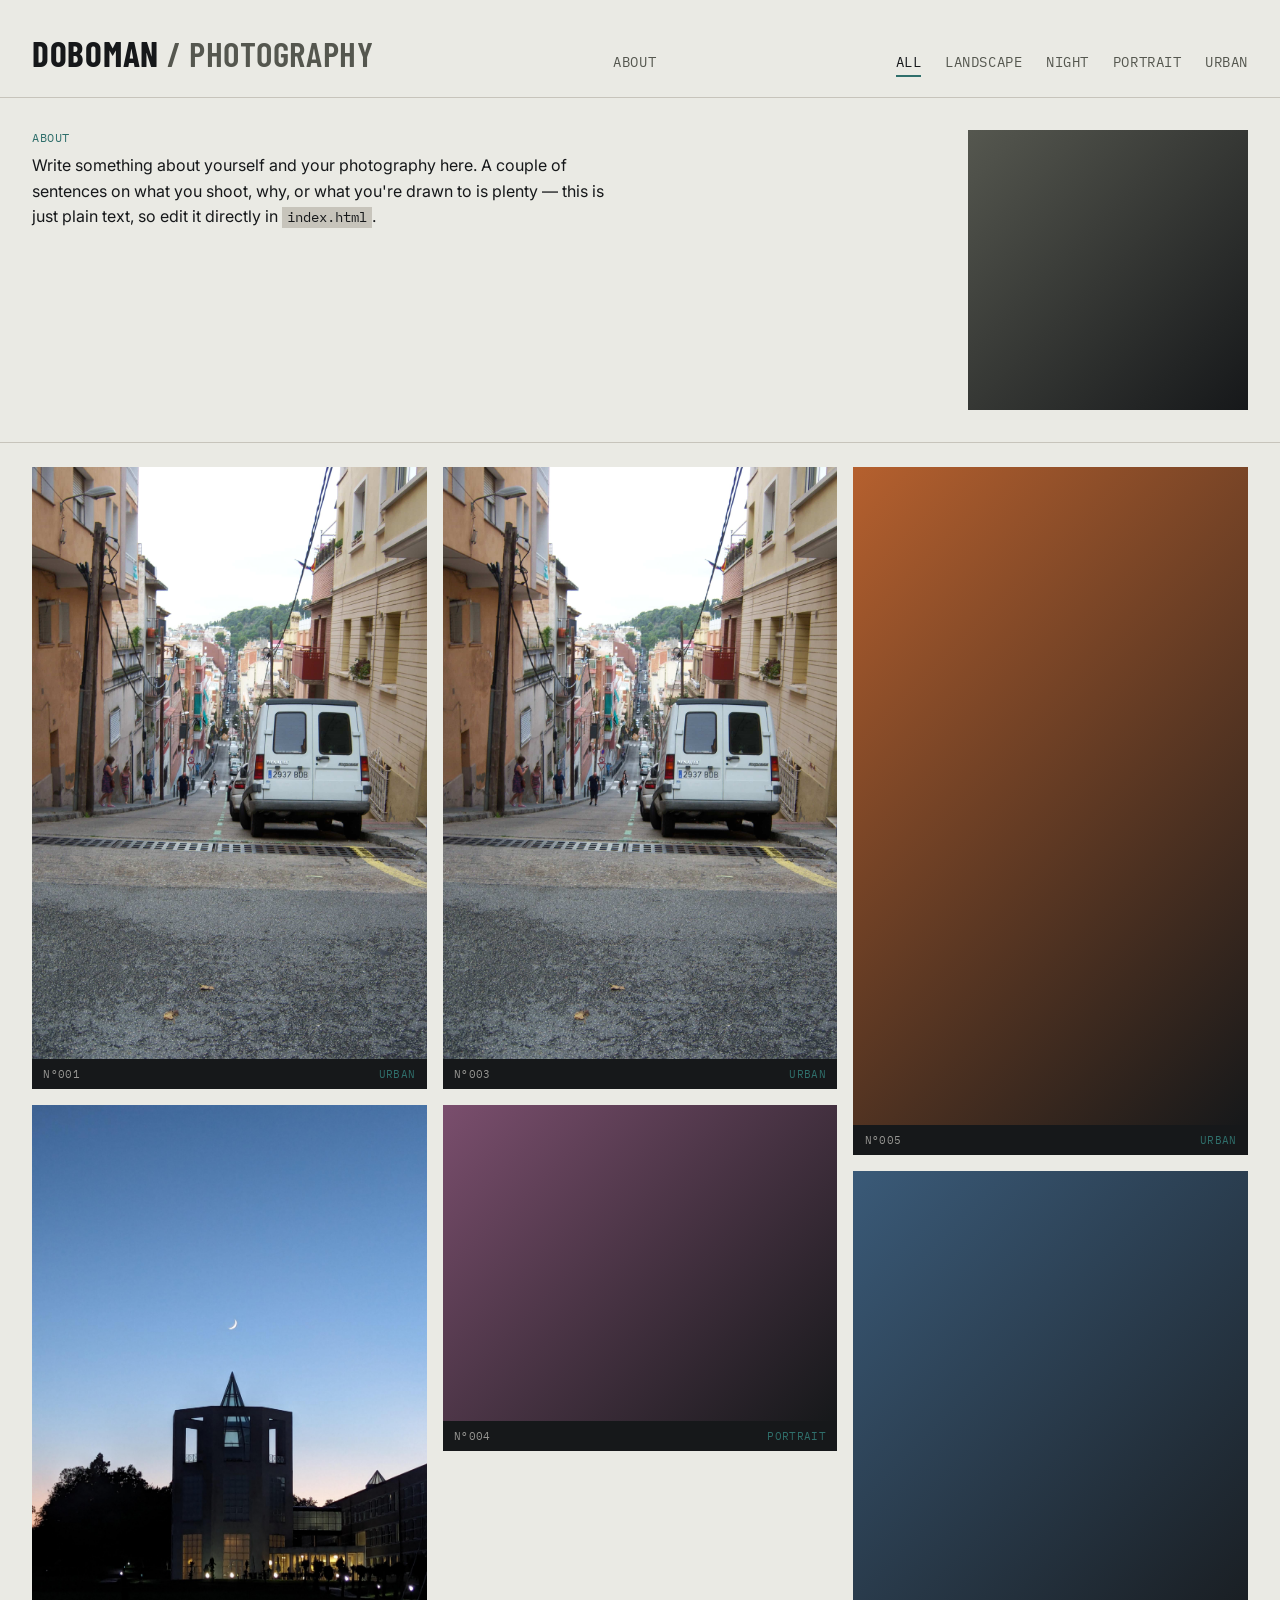
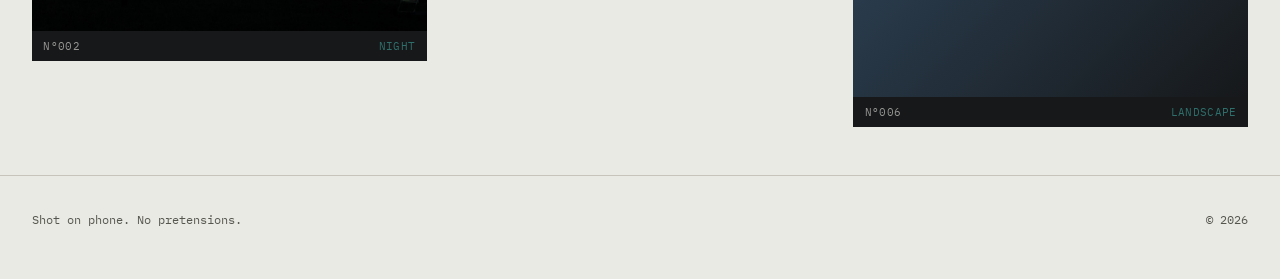
==== index.html @ 8a495875 "Added zoom and left/right arrow moving to next photo. Added about me page." ====
<!DOCTYPE html>
<html lang="en">
<head>
<meta charset="UTF-8">
<meta name="viewport" content="width=device-width, initial-scale=1.0">
<title>Doboman — Photography</title>
<link rel="preconnect" href="https://fonts.googleapis.com">
<link href="https://fonts.googleapis.com/css2?family=Barlow+Condensed:wght@600;700&family=Inter:wght@400;500&family=IBM+Plex+Mono:wght@400;500&display=swap" rel="stylesheet">
<link rel="stylesheet" href="style.css">
</head>
<body>

<header class="site-header">
  <h1 class="site-title">DOBOMAN<span class="site-title-sub">&nbsp;/&nbsp;PHOTOGRAPHY</span></h1>
  <a class="about-link" href="#about">About</a>
  <nav class="filters" id="filters">
    <!-- Buttons are generated by script.js from the tags on your photos -->
  </nav>
</header>

<section class="about" id="about">
  <div class="about-text">
    <p class="about-eyebrow">About</p>
    <!-- Replace this paragraph with your own bio -->
    <p>
      Write something about yourself and your photography here. A couple
      of sentences on what you shoot, why, or what you're drawn to is
      plenty — this is just plain text, so edit it directly in
      <code>index.html</code>.
    </p>
  </div>
  <!-- Placeholder for a future photo of yourself — replace this div
       with an <img src="Photos/your-photo.jpg" alt="..."> when ready -->
  <div class="about-photo" aria-hidden="true"></div>
</section>

<main class="gallery" id="gallery">
  <!-- Photo cards are injected by script.js from the PHOTOS array -->
</main>

<footer class="site-footer">
  <p>Shot on phone. No pretensions. <span class="footer-mono">&copy; <span id="year"></span></span></p>
</footer>

<div class="lightbox" id="lightbox" hidden role="dialog" aria-modal="true" aria-label="Photo detail">
  <button class="lightbox-close" id="lightboxClose" aria-label="Close">&times;</button>
  <button class="lightbox-nav lightbox-prev" id="lightboxPrev" aria-label="Previous photo">&#8249;</button>
  <button class="lightbox-nav lightbox-next" id="lightboxNext" aria-label="Next photo">&#8250;</button>
  <div class="lightbox-content">
    <div class="lightbox-image-wrap" id="lightboxImageWrap"></div>
    <aside class="lightbox-panel">
      <div class="lightbox-frame" id="lightboxFrame"></div>
      <p class="lightbox-desc" id="lightboxDesc"></p>
      <div class="lightbox-tags" id="lightboxTags"></div>
    </aside>
  </div>
</div>

<script src="script.js"></script>
</body>
</html>
---- style.css ----
:root {
  --bg: #EAEAE4;
  --ink: #16181A;
  --ink-soft: #55574F;
  --line: #C7C4BB;
  --accent: #2F6F6B;
  --accent-warm: #B5602E;

  --font-display: 'Barlow Condensed', sans-serif;
  --font-body: 'Inter', sans-serif;
  --font-mono: 'IBM Plex Mono', monospace;
}

* { box-sizing: border-box; }

body {
  margin: 0;
  background: var(--bg);
  color: var(--ink);
  font-family: var(--font-body);
  -webkit-font-smoothing: antialiased;
}

/* ---------- Header ---------- */

.site-header {
  display: flex;
  flex-wrap: wrap;
  align-items: baseline;
  justify-content: space-between;
  gap: 1rem;
  padding: 2rem 2rem 1.25rem;
  border-bottom: 1px solid var(--line);
}

.site-title {
  font-family: var(--font-display);
  font-weight: 700;
  font-size: clamp(1.6rem, 4vw, 2.2rem);
  letter-spacing: 0.02em;
  margin: 0;
  text-transform: uppercase;
}

.site-title-sub {
  color: var(--ink-soft);
  font-weight: 600;
}

.filters {
  display: flex;
  gap: 1.5rem;
}

.filter-btn {
  background: none;
  border: none;
  font-family: var(--font-mono);
  font-size: 0.85rem;
  text-transform: uppercase;
  letter-spacing: 0.04em;
  color: var(--ink-soft);
  cursor: pointer;
  padding: 0.25rem 0;
  border-bottom: 2px solid transparent;
}

.filter-btn:hover { color: var(--ink); }

.filter-btn.active {
  color: var(--ink);
  border-bottom-color: var(--accent);
}

.about-link {
  font-family: var(--font-mono);
  font-size: 0.85rem;
  text-transform: uppercase;
  letter-spacing: 0.04em;
  color: var(--ink-soft);
  text-decoration: none;
  border-bottom: 2px solid transparent;
}

.about-link:hover { color: var(--ink); border-bottom-color: var(--accent); }

/* ---------- About ---------- */

.about {
  display: flex;
  flex-wrap: wrap;
  gap: 2rem;
  padding: 2rem;
  border-bottom: 1px solid var(--line);
  scroll-margin-top: 1rem;
}

.about-text { flex: 2; min-width: 240px; }

.about-eyebrow {
  font-family: var(--font-mono);
  font-size: 0.75rem;
  text-transform: uppercase;
  letter-spacing: 0.05em;
  color: var(--accent);
  margin: 0 0 0.5rem;
}

.about-text p:not(.about-eyebrow) {
  font-size: 1rem;
  line-height: 1.6;
  max-width: 60ch;
  margin: 0;
}

.about-text code {
  font-family: var(--font-mono);
  font-size: 0.85em;
  background: var(--line);
  padding: 0.1em 0.35em;
}

.about-photo {
  flex: 1;
  min-width: 160px;
  max-width: 280px;
  aspect-ratio: 1/1;
  background: linear-gradient(135deg, #55574F, #16181A);
}

/* ---------- Gallery (masonry via CSS columns) ---------- */

.gallery {
  column-count: 3;
  column-gap: 1rem;
  padding: 1.5rem 2rem 3rem;
}

@media (max-width: 900px) {
  .gallery { column-count: 2; }
}

@media (max-width: 560px) {
  .gallery { column-count: 1; }
  .site-header { padding: 1.5rem 1.25rem 1rem; }
  .gallery { padding: 1.25rem 1.25rem 2.5rem; }
}

.photo-card {
  break-inside: avoid;
  margin-bottom: 1rem;
  background: var(--ink);
  overflow: hidden;
  position: relative;
}

.photo-card.hidden { display: none; }

.photo-card img,
.photo-card .placeholder {
  display: block;
  width: 100%;
  height: auto;
}

/* Used only until you drop in real photos — see README */
.placeholder {
  aspect-ratio: var(--ar, 4/5);
}

.photo-caption {
  display: flex;
  justify-content: space-between;
  align-items: center;
  padding: 0.5rem 0.7rem;
  font-family: var(--font-mono);
  font-size: 0.7rem;
  letter-spacing: 0.03em;
  color: #EDEBE4;
  background: var(--ink);
}

.photo-caption .frame-no { opacity: 0.6; }
.photo-caption .tag { color: var(--accent); text-transform: uppercase; }

/* ---------- Footer ---------- */

.site-footer {
  padding: 1.5rem 2rem 2.5rem;
  border-top: 1px solid var(--line);
  font-family: var(--font-mono);
  font-size: 0.75rem;
  color: var(--ink-soft);
}

.footer-mono { float: right; }

/* ---------- Accessibility ---------- */

:focus-visible {
  outline: 2px solid var(--accent);
  outline-offset: 2px;
}

@media (prefers-reduced-motion: reduce) {
  * { transition: none !important; }
}

/* ---------- Lightbox ---------- */

.photo-card { cursor: pointer; }

.lightbox {
  position: fixed;
  inset: 0;
  background: rgba(22, 24, 26, 0.92);
  display: flex;
  align-items: center;
  justify-content: center;
  padding: 2rem;
  z-index: 1000;
}

.lightbox[hidden] { display: none; }

.lightbox-close {
  position: absolute;
  top: 1.25rem;
  right: 1.75rem;
  background: none;
  border: none;
  color: #EDEBE4;
  font-size: 2.25rem;
  line-height: 1;
  cursor: pointer;
  padding: 0.25rem 0.5rem;
}

.lightbox-close:hover { color: var(--accent); }

.lightbox-nav {
  position: absolute;
  top: 50%;
  transform: translateY(-50%);
  background: none;
  border: none;
  color: #EDEBE4;
  font-size: 3rem;
  line-height: 1;
  cursor: pointer;
  padding: 0.5rem 1rem;
}

.lightbox-nav:hover { color: var(--accent); }
.lightbox-nav.hidden { display: none; }
.lightbox-prev { left: 0.5rem; }
.lightbox-next { right: 0.5rem; }

.lightbox-image-wrap {
  overflow: auto;
  cursor: zoom-in;
}

.lightbox-image-wrap.zoomed {
  cursor: grab;
}

.lightbox-image-wrap.zoomed.panning {
  cursor: grabbing;
}

.lightbox-image-wrap.no-zoom {
  cursor: default;
}

.lightbox-content {
  display: flex;
  width: 100%;
  max-width: 1100px;
  max-height: 88vh;
  background: var(--bg);
}

.lightbox-image-wrap {
  flex: 2;
  min-width: 0;
  background: #0B0C0D;
  display: flex;
  align-items: center;
  justify-content: center;
}

.lightbox-image-wrap img {
  max-width: 100%;
  max-height: 88vh;
  object-fit: contain;
  display: block;
}

.lightbox-image-wrap .placeholder {
  width: 100%;
  aspect-ratio: 4/5;
}

.lightbox-panel {
  flex: 1;
  min-width: 220px;
  padding: 1.75rem;
  overflow-y: auto;
  border-left: 1px solid var(--line);
  font-family: var(--font-mono);
}

.lightbox-frame {
  font-size: 0.8rem;
  color: var(--ink-soft);
  margin-bottom: 1rem;
}

.lightbox-desc {
  font-family: var(--font-body);
  font-size: 0.95rem;
  line-height: 1.5;
  margin: 0 0 1.25rem;
}

.lightbox-tags {
  display: flex;
  flex-wrap: wrap;
  gap: 0.5rem;
}

.lightbox-tags span {
  font-size: 0.7rem;
  text-transform: uppercase;
  letter-spacing: 0.03em;
  color: var(--accent);
  border: 1px solid var(--accent);
  padding: 0.2rem 0.5rem;
}

@media (max-width: 700px) {
  .lightbox { padding: 0; }
  .lightbox-content { flex-direction: column; max-height: 100vh; overflow-y: auto; }
  .lightbox-image-wrap img { max-height: 60vh; }
  .lightbox-panel { border-left: none; border-top: 1px solid var(--line); }
}
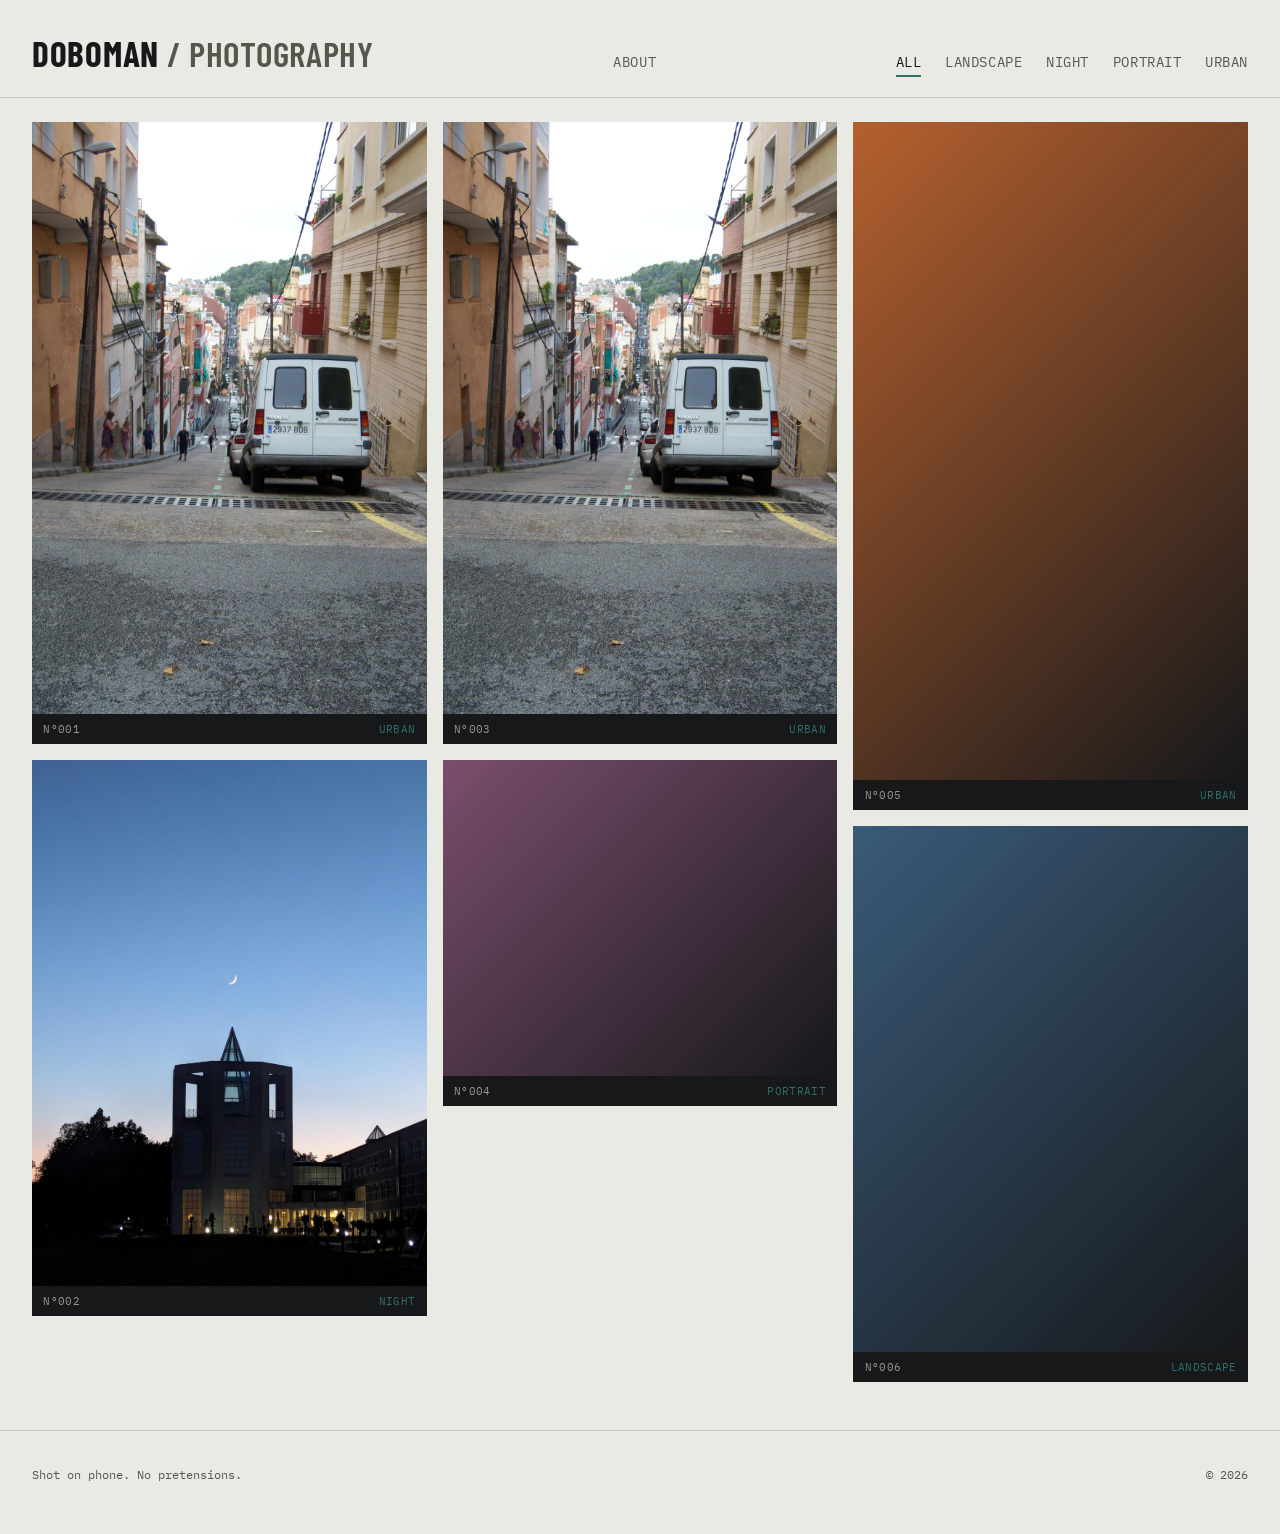
==== commit f9b50aa9: "Bug fixes from previous push." ====
--- a/index.html
+++ b/index.html
@@ -12,27 +12,11 @@
 
 <header class="site-header">
   <h1 class="site-title">DOBOMAN<span class="site-title-sub">&nbsp;/&nbsp;PHOTOGRAPHY</span></h1>
-  <a class="about-link" href="#about">About</a>
+  <a class="nav-link" href="about.html">About</a>
   <nav class="filters" id="filters">
     <!-- Buttons are generated by script.js from the tags on your photos -->
   </nav>
 </header>
-
-<section class="about" id="about">
-  <div class="about-text">
-    <p class="about-eyebrow">About</p>
-    <!-- Replace this paragraph with your own bio -->
-    <p>
-      Write something about yourself and your photography here. A couple
-      of sentences on what you shoot, why, or what you're drawn to is
-      plenty — this is just plain text, so edit it directly in
-      <code>index.html</code>.
-    </p>
-  </div>
-  <!-- Placeholder for a future photo of yourself — replace this div
-       with an <img src="Photos/your-photo.jpg" alt="..."> when ready -->
-  <div class="about-photo" aria-hidden="true"></div>
-</section>
 
 <main class="gallery" id="gallery">
   <!-- Photo cards are injected by script.js from the PHOTOS array -->
--- a/style.css
+++ b/style.css
@@ -47,6 +47,11 @@
   font-weight: 600;
 }
 
+.site-title-link {
+  color: inherit;
+  text-decoration: none;
+}
+
 .filters {
   display: flex;
   gap: 1.5rem;
@@ -72,7 +77,7 @@
   border-bottom-color: var(--accent);
 }
 
-.about-link {
+.nav-link {
   font-family: var(--font-mono);
   font-size: 0.85rem;
   text-transform: uppercase;
@@ -82,17 +87,16 @@
   border-bottom: 2px solid transparent;
 }
 
-.about-link:hover { color: var(--ink); border-bottom-color: var(--accent); }
-
-/* ---------- About ---------- */
+.nav-link:hover { color: var(--ink); border-bottom-color: var(--accent); }
+
+/* ---------- About (standalone page: about.html) ---------- */
 
 .about {
   display: flex;
   flex-wrap: wrap;
-  gap: 2rem;
-  padding: 2rem;
-  border-bottom: 1px solid var(--line);
-  scroll-margin-top: 1rem;
+  gap: 2.5rem;
+  padding: 3rem 2rem;
+  max-width: 1000px;
 }
 
 .about-text { flex: 2; min-width: 240px; }
@@ -295,6 +299,9 @@
   max-height: 88vh;
   object-fit: contain;
   display: block;
+  -webkit-user-drag: none;
+  user-select: none;
+  touch-action: none;
 }
 
 .lightbox-image-wrap .placeholder {
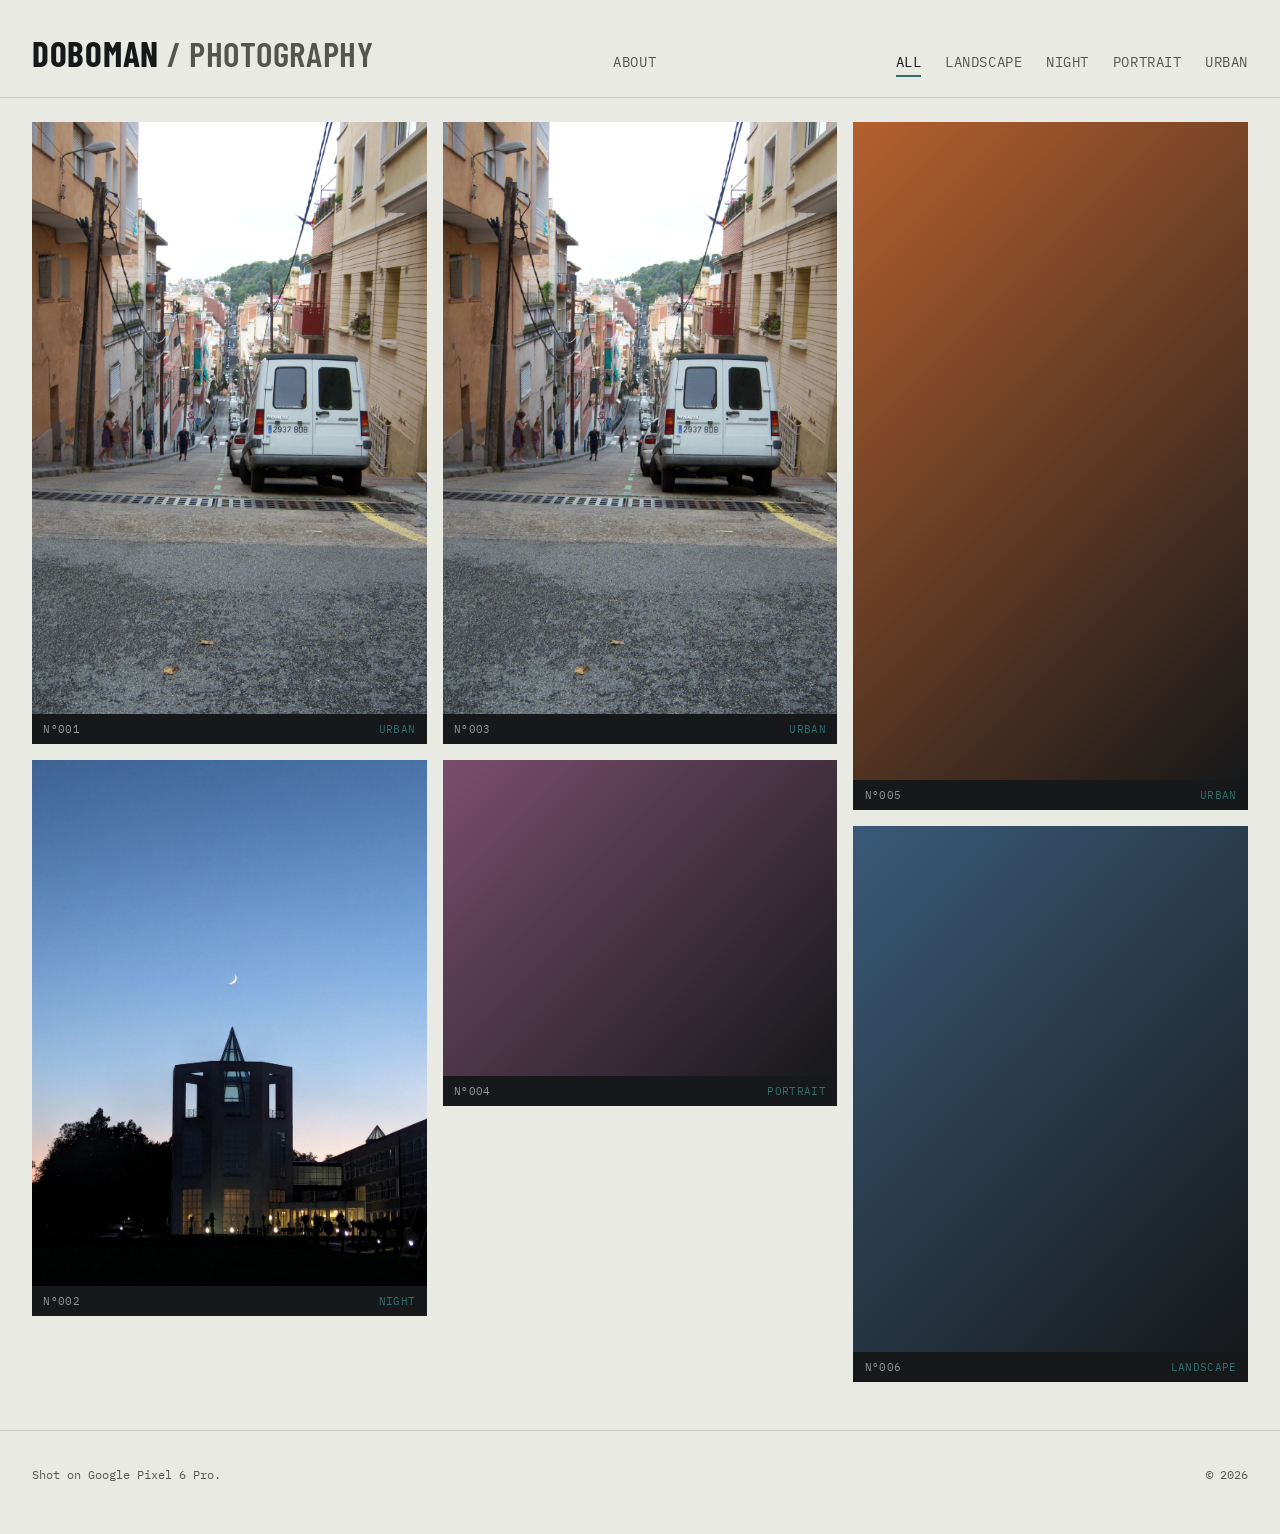
==== commit f48bd8a1: "Further zoom bug fix." ====
--- a/index.html
+++ b/index.html
@@ -23,7 +23,7 @@
 </main>
 
 <footer class="site-footer">
-  <p>Shot on phone. No pretensions. <span class="footer-mono">&copy; <span id="year"></span></span></p>
+  <p>Shot on Google Pixel 6 Pro. <span class="footer-mono">&copy; <span id="year"></span></span></p>
 </footer>
 
 <div class="lightbox" id="lightbox" hidden role="dialog" aria-modal="true" aria-label="Photo detail">
--- a/style.css
+++ b/style.css
@@ -267,6 +267,12 @@
 
 .lightbox-image-wrap.zoomed {
   cursor: grab;
+  /* Centered flex alignment makes the leading-edge overflow (the top)
+     unreachable via scroll — switch to flex-start once zoomed so the
+     full image, top to bottom, is actually scrollable. The initial
+     centered view is still set programmatically in toggleZoom(). */
+  align-items: flex-start;
+  justify-content: flex-start;
 }
 
 .lightbox-image-wrap.zoomed.panning {
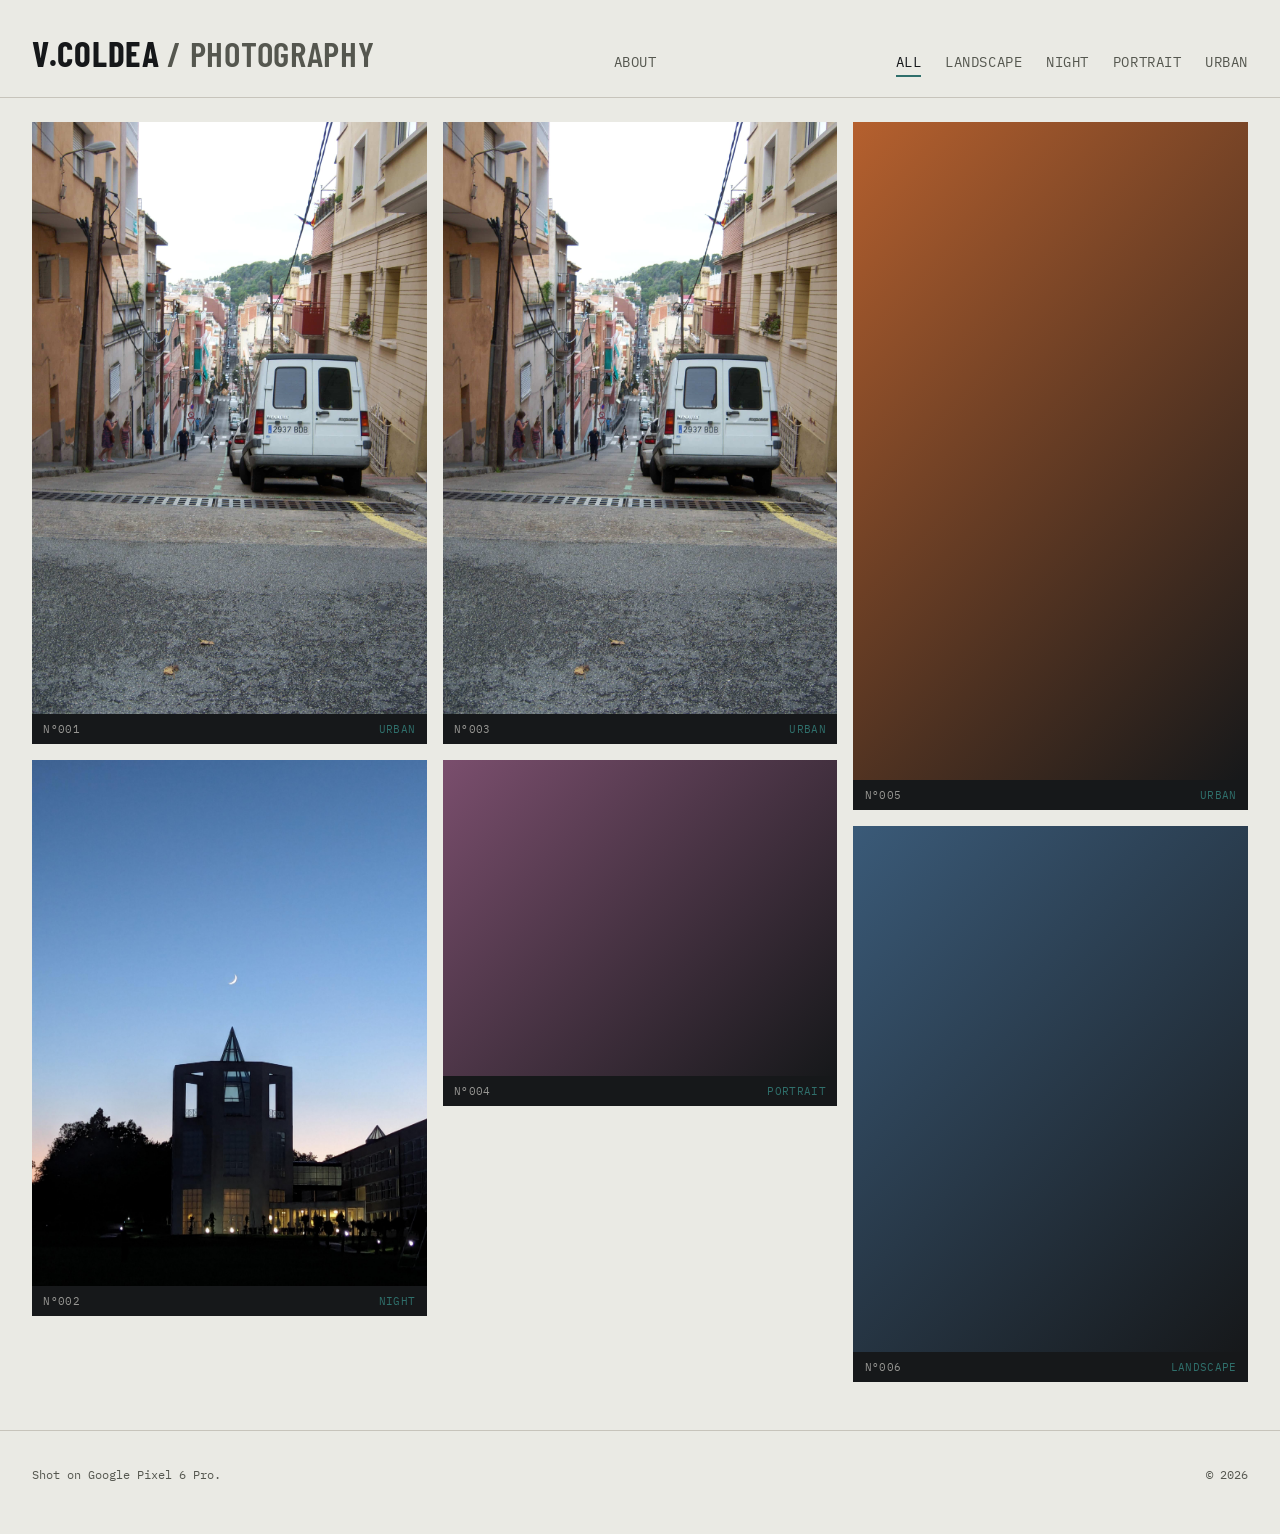
==== commit 8ce96f6e: "Added location/date metadata to be added to the side panel when looking at single image." ====
--- a/index.html
+++ b/index.html
@@ -3,15 +3,14 @@
 <head>
 <meta charset="UTF-8">
 <meta name="viewport" content="width=device-width, initial-scale=1.0">
-<title>Doboman — Photography</title>
-<link rel="preconnect" href="https://fonts.googleapis.com">
+<title>V.Cold. — Photography</title><link rel="preconnect" href="https://fonts.googleapis.com">
 <link href="https://fonts.googleapis.com/css2?family=Barlow+Condensed:wght@600;700&family=Inter:wght@400;500&family=IBM+Plex+Mono:wght@400;500&display=swap" rel="stylesheet">
 <link rel="stylesheet" href="style.css">
 </head>
 <body>
 
 <header class="site-header">
-  <h1 class="site-title">DOBOMAN<span class="site-title-sub">&nbsp;/&nbsp;PHOTOGRAPHY</span></h1>
+  <h1 class="site-title">V.COLDEA<span class="site-title-sub">&nbsp;/&nbsp;PHOTOGRAPHY</span></h1>
   <a class="nav-link" href="about.html">About</a>
   <nav class="filters" id="filters">
     <!-- Buttons are generated by script.js from the tags on your photos -->
@@ -34,6 +33,7 @@
     <div class="lightbox-image-wrap" id="lightboxImageWrap"></div>
     <aside class="lightbox-panel">
       <div class="lightbox-frame" id="lightboxFrame"></div>
+      <p class="lightbox-meta" id="lightboxMeta"></p>
       <p class="lightbox-desc" id="lightboxDesc"></p>
       <div class="lightbox-tags" id="lightboxTags"></div>
     </aside>
--- a/style.css
+++ b/style.css
@@ -327,8 +327,16 @@
 .lightbox-frame {
   font-size: 0.8rem;
   color: var(--ink-soft);
-  margin-bottom: 1rem;
-}
+  margin-bottom: 0.35rem;
+}
+
+.lightbox-meta {
+  font-size: 0.8rem;
+  color: var(--accent);
+  margin: 0 0 1rem;
+}
+
+.lightbox-meta:empty { display: none; }
 
 .lightbox-desc {
   font-family: var(--font-body);
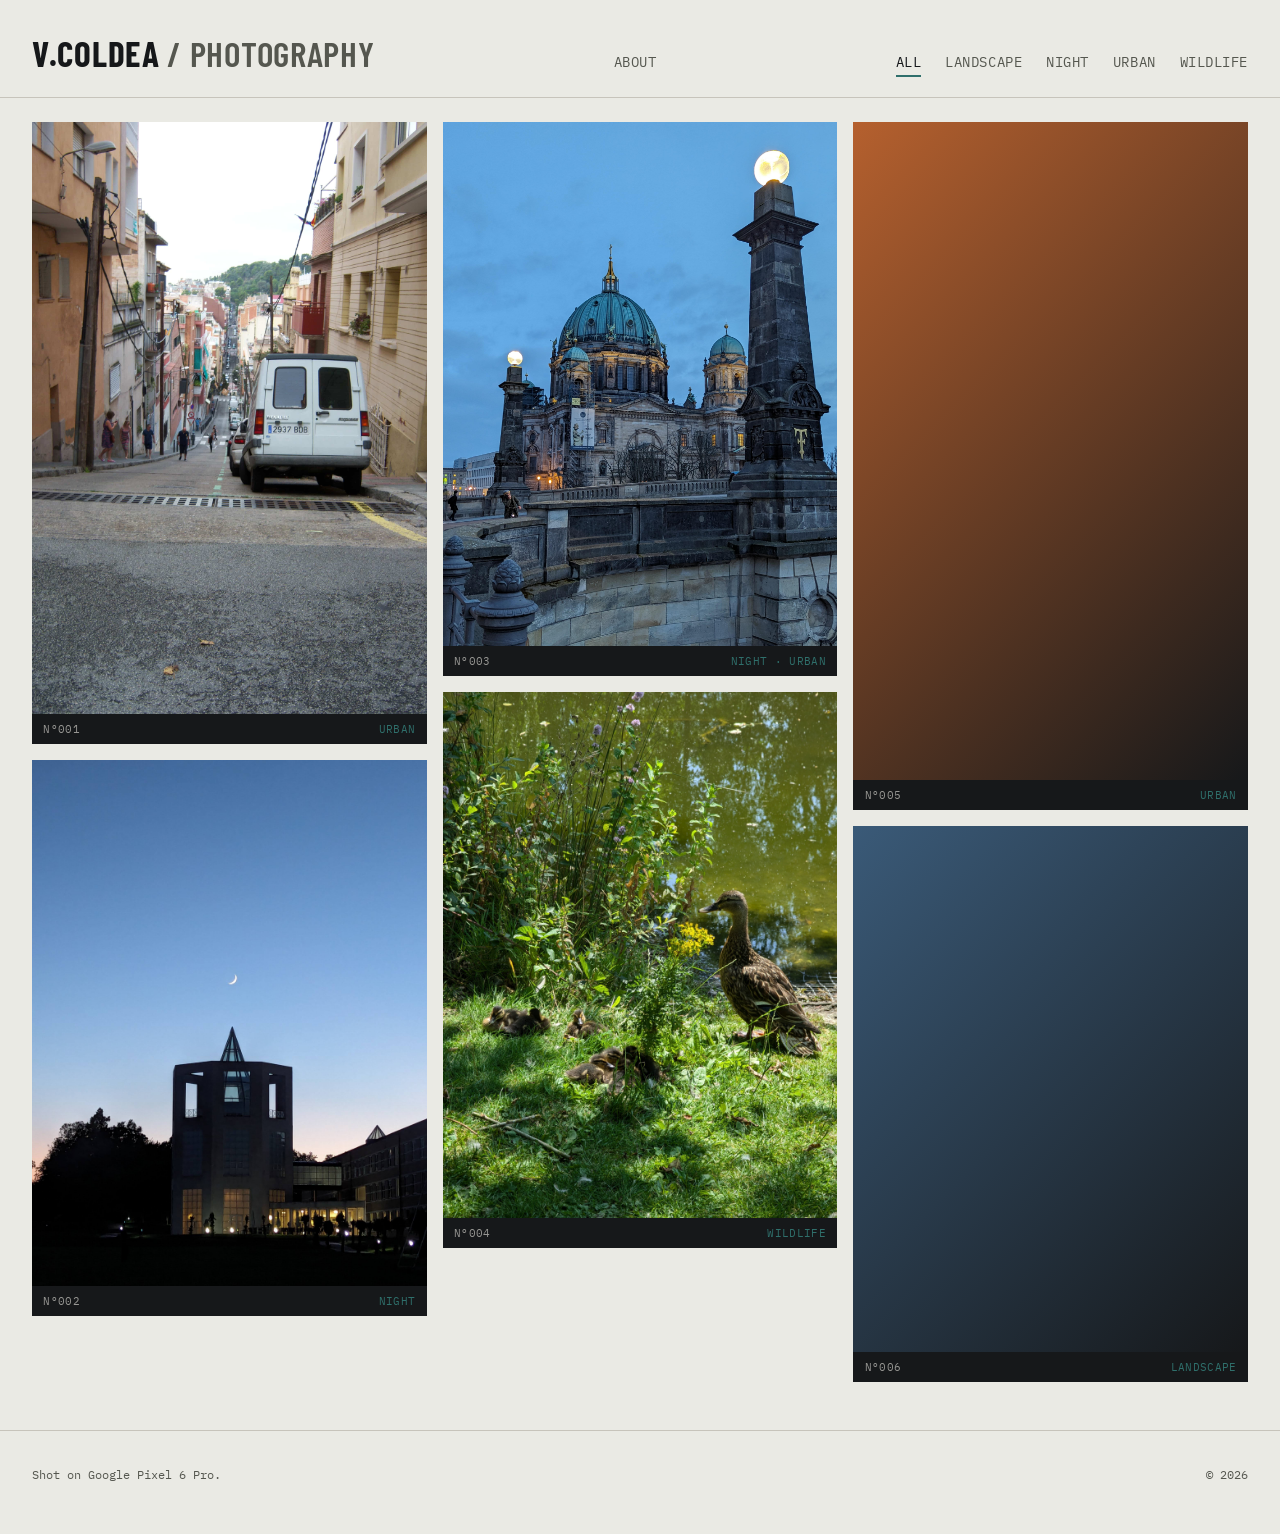
==== commit 168f1c26: "Updated location metadata, as well as added camera information." ====
--- a/index.html
+++ b/index.html
@@ -34,6 +34,7 @@
     <aside class="lightbox-panel">
       <div class="lightbox-frame" id="lightboxFrame"></div>
       <p class="lightbox-meta" id="lightboxMeta"></p>
+      <p class="lightbox-camera" id="lightboxCamera"></p>
       <p class="lightbox-desc" id="lightboxDesc"></p>
       <div class="lightbox-tags" id="lightboxTags"></div>
     </aside>
--- a/style.css
+++ b/style.css
@@ -338,6 +338,14 @@
 
 .lightbox-meta:empty { display: none; }
 
+.lightbox-camera {
+  font-size: 0.75rem;
+  color: var(--ink-soft);
+  margin: 0 0 1.25rem;
+}
+
+.lightbox-camera:empty { display: none; }
+
 .lightbox-desc {
   font-family: var(--font-body);
   font-size: 0.95rem;
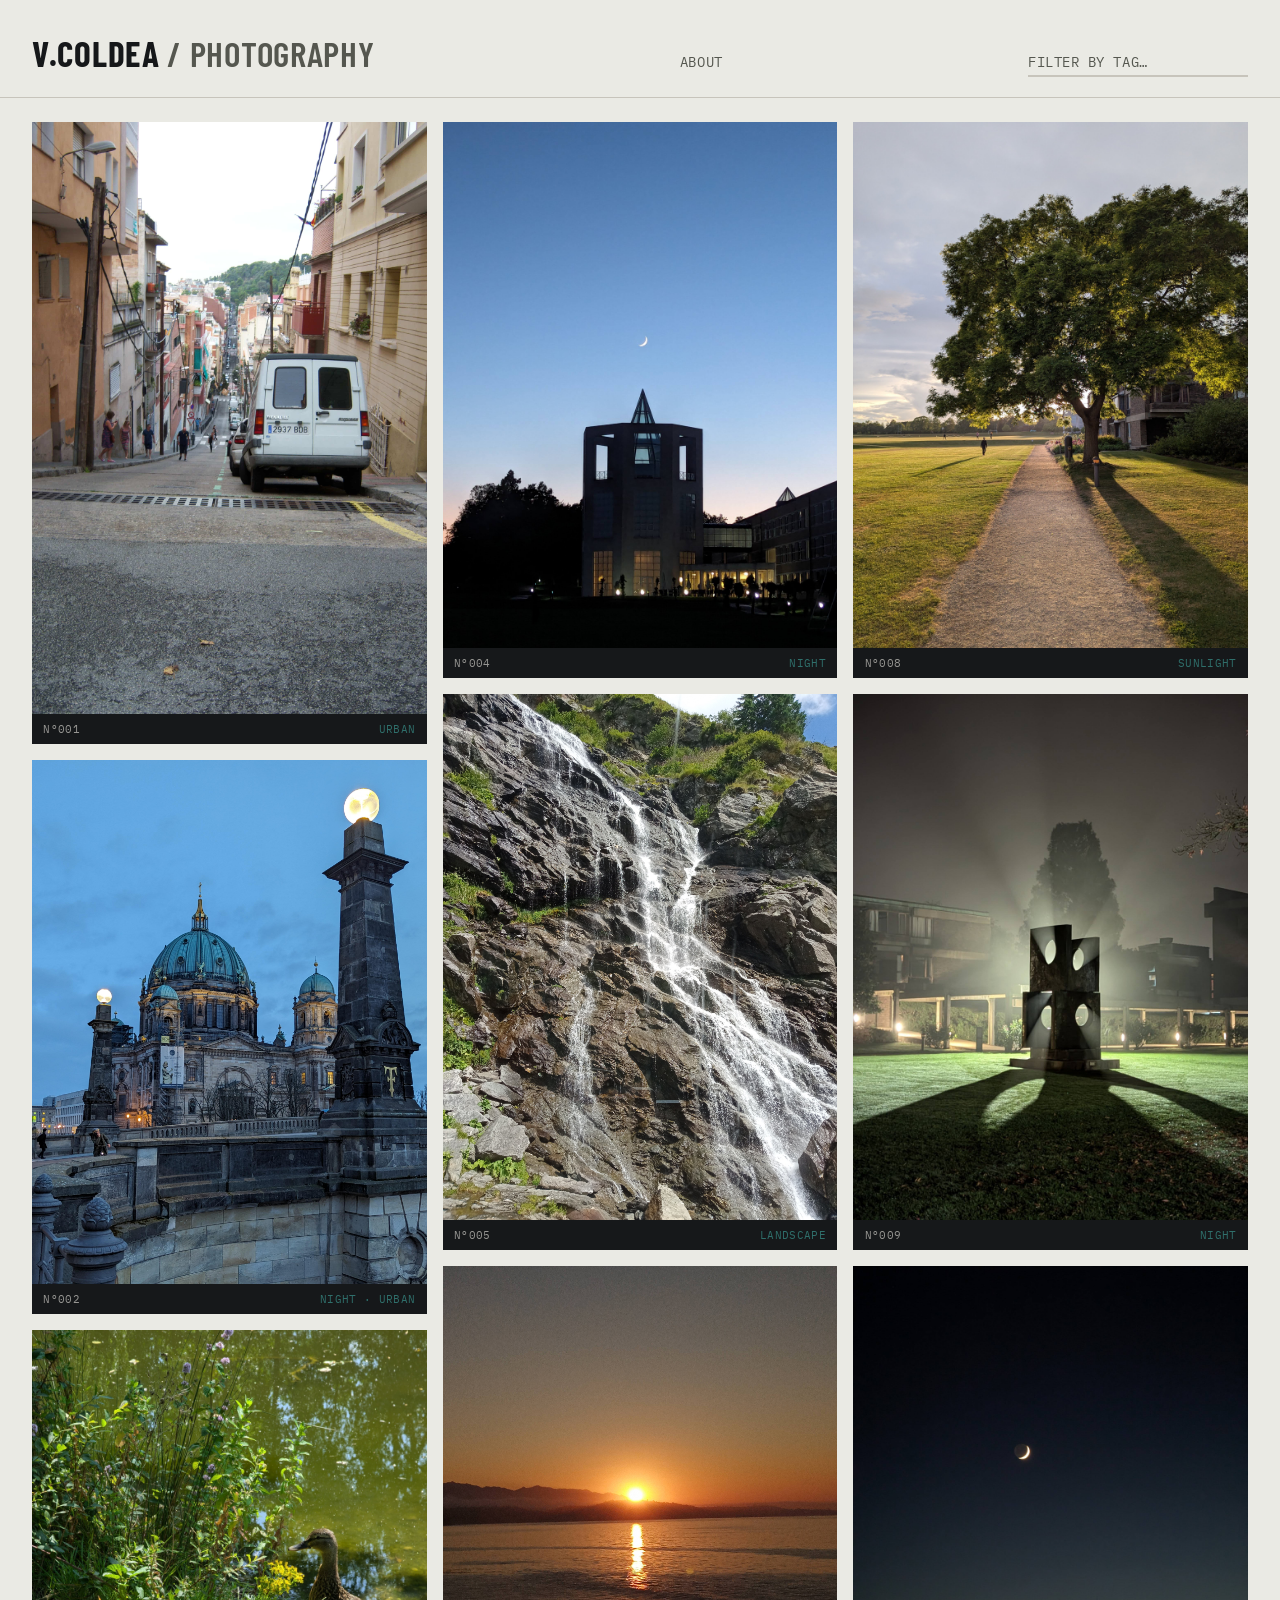
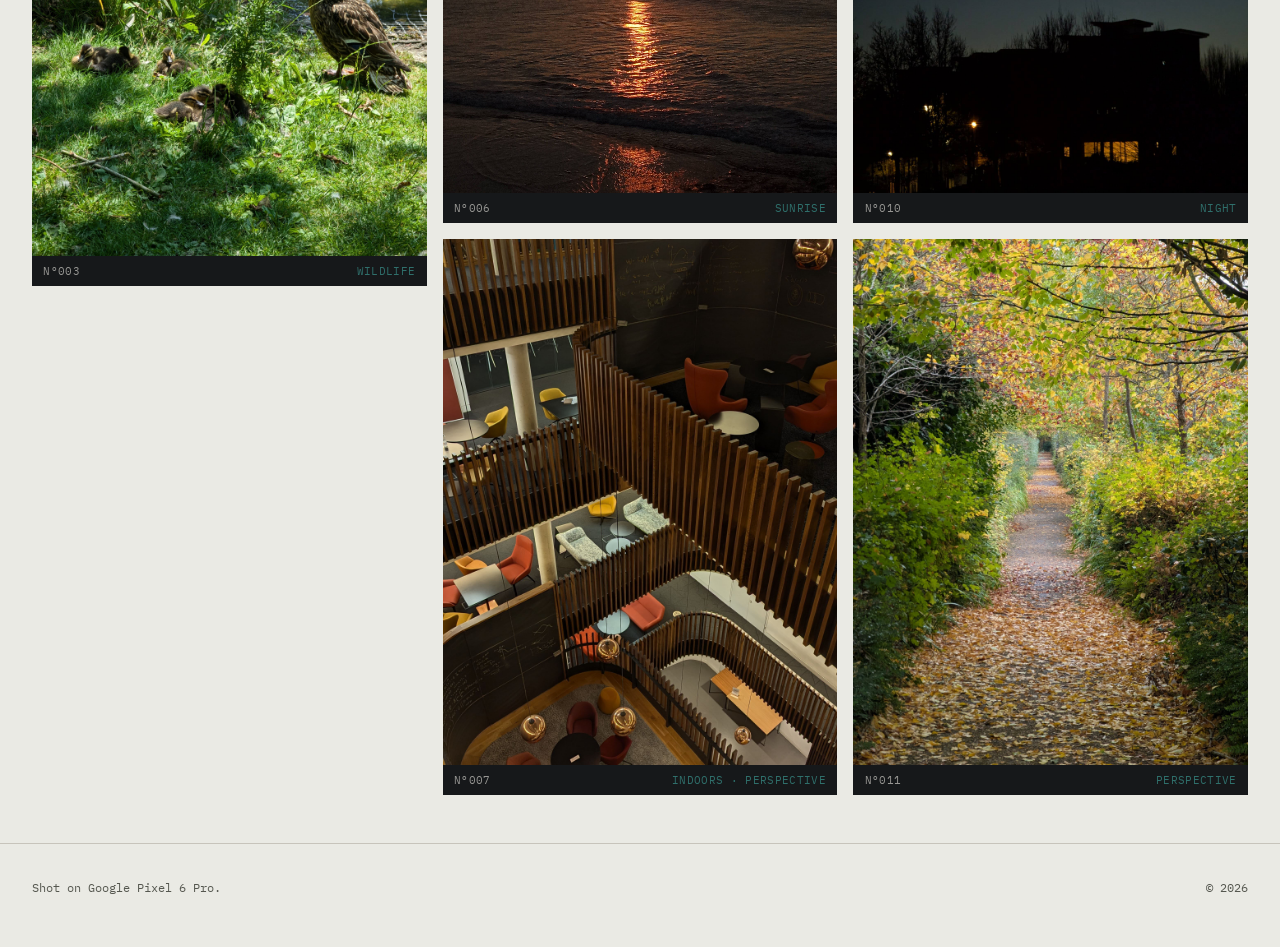
==== commit 5117d24a: "Does not break anymore if tags is empty. Changed from clickable headers to a search function for the" ====
--- a/index.html
+++ b/index.html
@@ -12,9 +12,15 @@
 <header class="site-header">
   <h1 class="site-title">V.COLDEA<span class="site-title-sub">&nbsp;/&nbsp;PHOTOGRAPHY</span></h1>
   <a class="nav-link" href="about.html">About</a>
-  <nav class="filters" id="filters">
-    <!-- Buttons are generated by script.js from the tags on your photos -->
-  </nav>
+  <div class="filter-search" id="filterSearch">
+    <input type="text" id="filterInput" class="filter-input" placeholder="Filter by tag&hellip;" autocomplete="off" aria-label="Filter photos by tag">
+    <div class="filter-dropdown" id="filterDropdown" hidden>
+      <button type="button" class="filter-clear" id="filterClear">Clear all</button>
+      <div class="filter-options" id="filterOptions">
+        <!-- Options are generated by script.js from the tags on your photos -->
+      </div>
+    </div>
+  </div>
 </header>
 
 <main class="gallery" id="gallery">
--- a/style.css
+++ b/style.css
@@ -52,29 +52,92 @@
   text-decoration: none;
 }
 
-.filters {
-  display: flex;
-  gap: 1.5rem;
-}
-
-.filter-btn {
+.filter-search {
+  position: relative;
+  width: 220px;
+  max-width: 100%;
+}
+
+.filter-input {
+  width: 100%;
   background: none;
   border: none;
+  border-bottom: 2px solid transparent;
+  border-bottom-color: var(--line);
   font-family: var(--font-mono);
   font-size: 0.85rem;
   text-transform: uppercase;
   letter-spacing: 0.04em;
-  color: var(--ink-soft);
+  color: var(--ink);
+  padding: 0.25rem 0;
+  outline: none;
+}
+
+.filter-input::placeholder { color: var(--ink-soft); }
+.filter-input:focus { border-bottom-color: var(--accent); }
+
+.filter-dropdown {
+  position: absolute;
+  top: calc(100% + 0.6rem);
+  left: 0;
+  right: 0;
+  background: var(--bg);
+  border: 1px solid var(--line);
+  max-height: 320px;
+  overflow-y: auto;
+  z-index: 20;
+  box-shadow: 0 10px 28px rgba(22, 24, 26, 0.18);
+}
+
+.filter-dropdown[hidden] { display: none; }
+
+.filter-clear {
+  display: block;
+  width: 100%;
+  text-align: left;
+  background: none;
+  border: none;
+  border-bottom: 1px solid var(--line);
+  font-family: var(--font-mono);
+  font-size: 0.75rem;
+  text-transform: uppercase;
+  letter-spacing: 0.04em;
+  color: var(--accent);
+  padding: 0.5rem 0.75rem;
   cursor: pointer;
-  padding: 0.25rem 0;
-  border-bottom: 2px solid transparent;
-}
-
-.filter-btn:hover { color: var(--ink); }
-
-.filter-btn.active {
-  color: var(--ink);
-  border-bottom-color: var(--accent);
+}
+
+.filter-clear:hover { color: var(--ink); }
+.filter-clear:disabled { color: var(--ink-soft); cursor: default; }
+
+.filter-options { padding: 0.25rem 0; }
+
+.filter-option {
+  display: flex;
+  align-items: center;
+  gap: 0.55rem;
+  padding: 0.4rem 0.75rem;
+  font-family: var(--font-mono);
+  font-size: 0.8rem;
+  text-transform: uppercase;
+  letter-spacing: 0.03em;
+  color: var(--ink-soft);
+  cursor: pointer;
+}
+
+.filter-option:hover { color: var(--ink); background: rgba(22, 24, 26, 0.05); }
+
+.filter-option input[type="checkbox"] { accent-color: var(--accent); }
+
+.filter-option.checked { color: var(--ink); }
+
+.filter-option .count { margin-left: auto; opacity: 0.6; font-size: 0.7rem; }
+
+.filter-empty {
+  padding: 0.5rem 0.75rem;
+  font-family: var(--font-mono);
+  font-size: 0.8rem;
+  color: var(--ink-soft);
 }
 
 .nav-link {
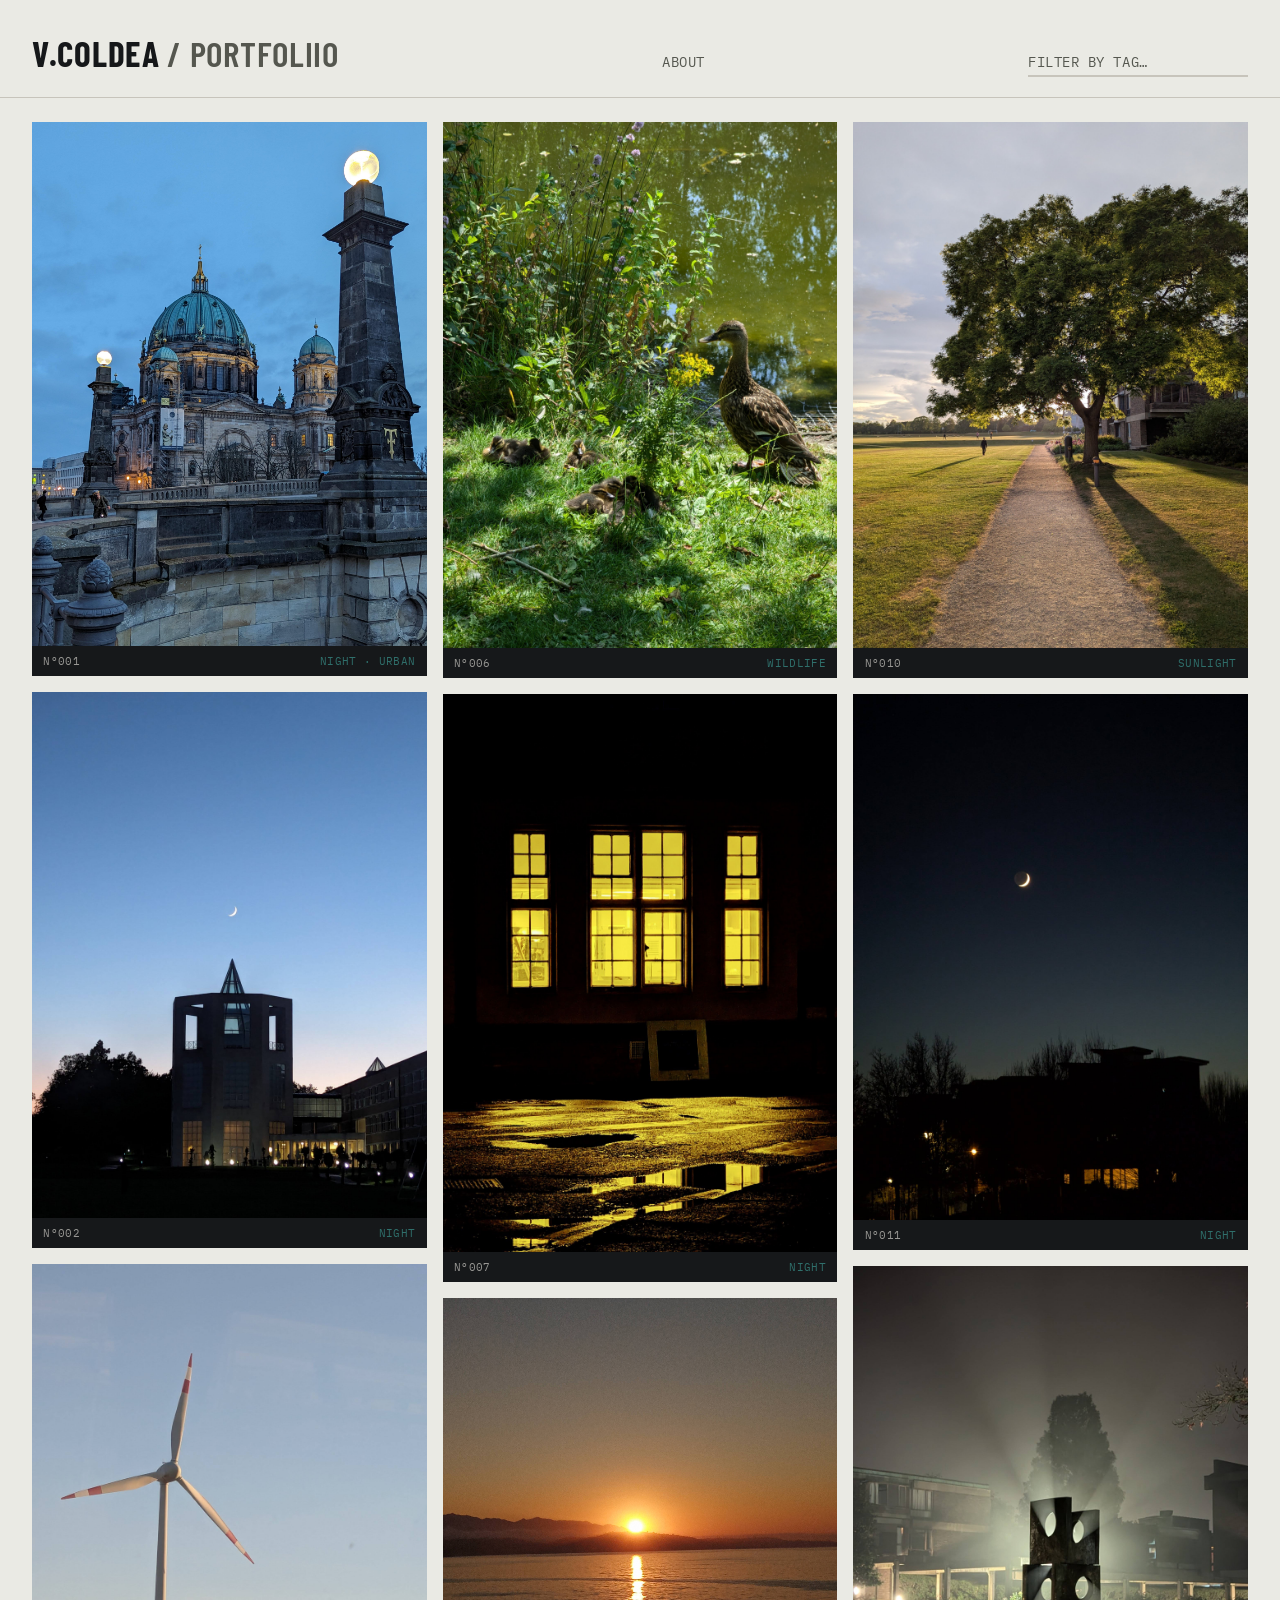
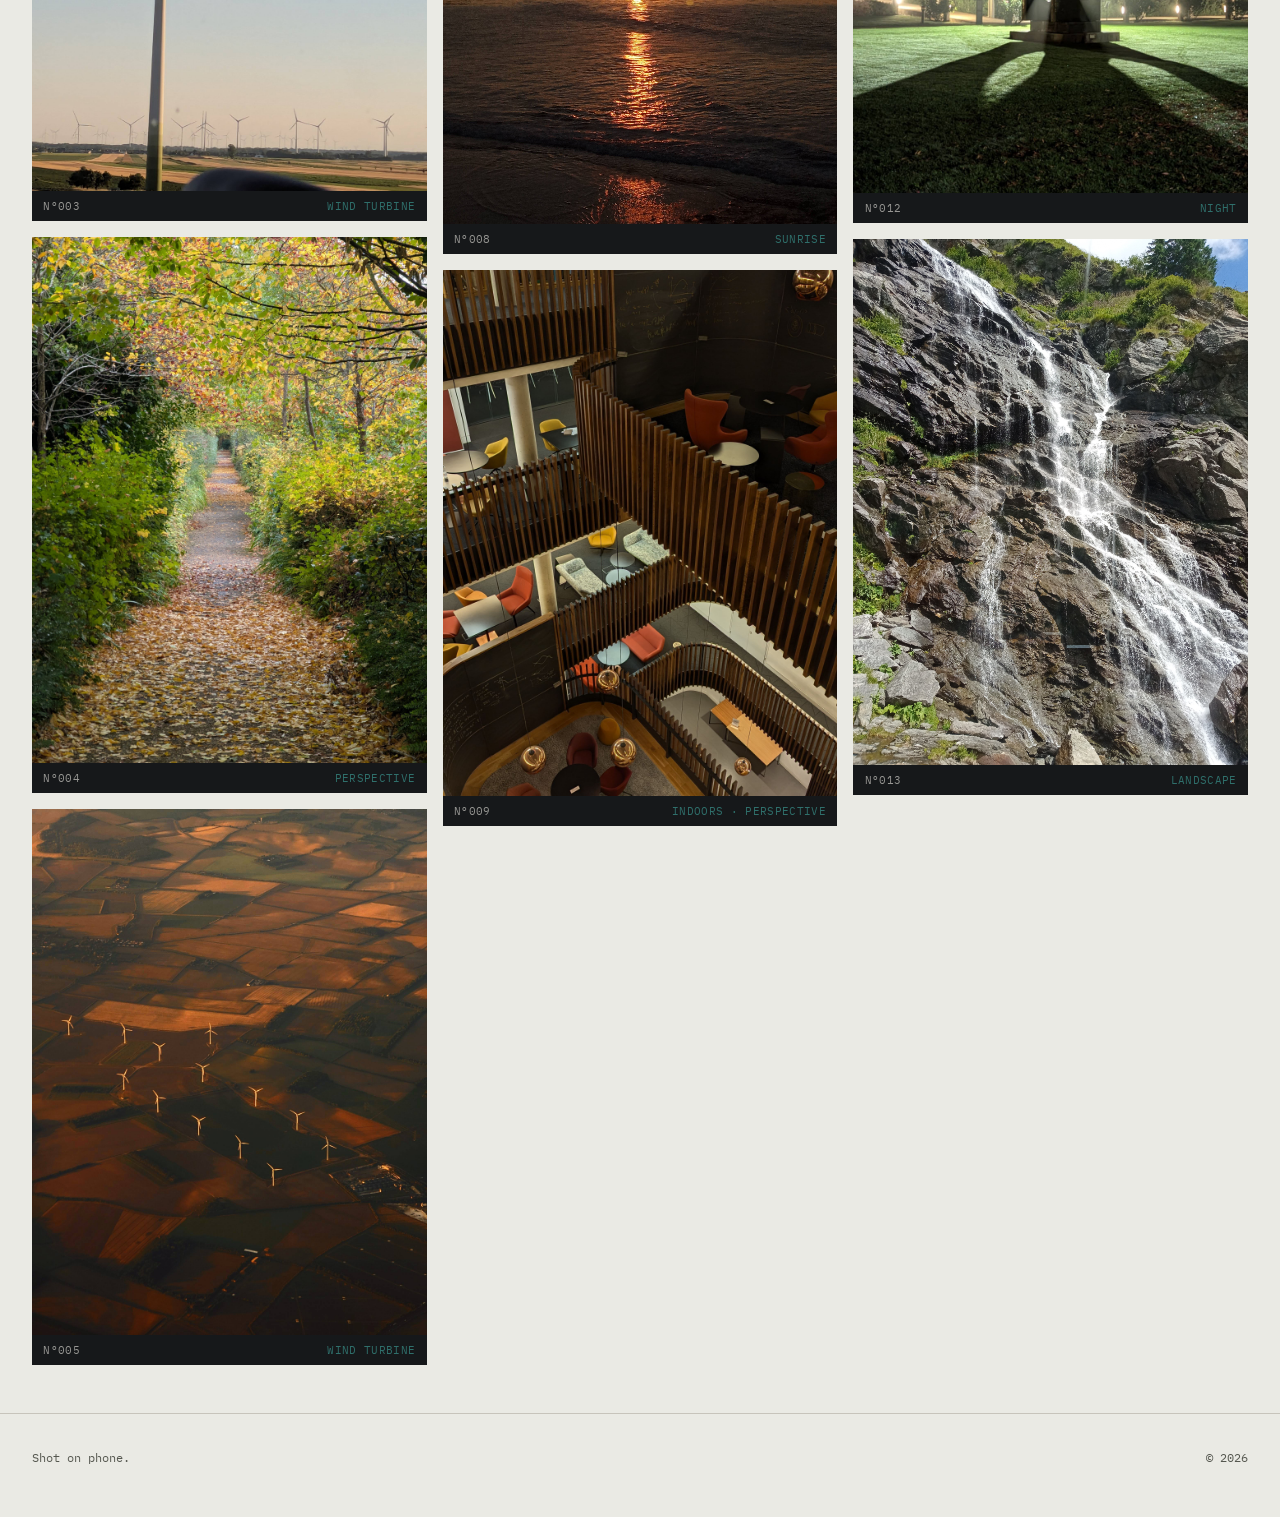
==== commit ee1f4fe4: "Added icon file and space for it in the html. Added some more photos and changed order a bit." ====
--- a/index.html
+++ b/index.html
@@ -3,14 +3,16 @@
 <head>
 <meta charset="UTF-8">
 <meta name="viewport" content="width=device-width, initial-scale=1.0">
-<title>V.Cold. — Photography</title><link rel="preconnect" href="https://fonts.googleapis.com">
+<title>V.Cold. — Photography</title>
+<link rel="icon" href="favicon.ico">
+<link rel="preconnect" href="https://fonts.googleapis.com">
 <link href="https://fonts.googleapis.com/css2?family=Barlow+Condensed:wght@600;700&family=Inter:wght@400;500&family=IBM+Plex+Mono:wght@400;500&display=swap" rel="stylesheet">
 <link rel="stylesheet" href="style.css">
 </head>
 <body>
 
 <header class="site-header">
-  <h1 class="site-title">V.COLDEA<span class="site-title-sub">&nbsp;/&nbsp;PHOTOGRAPHY</span></h1>
+  <h1 class="site-title">V.COLDEA<span class="site-title-sub">&nbsp;/&nbsp;PORTFOLIIO</span></h1>
   <a class="nav-link" href="about.html">About</a>
   <div class="filter-search" id="filterSearch">
     <input type="text" id="filterInput" class="filter-input" placeholder="Filter by tag&hellip;" autocomplete="off" aria-label="Filter photos by tag">
@@ -28,7 +30,7 @@
 </main>
 
 <footer class="site-footer">
-  <p>Shot on Google Pixel 6 Pro. <span class="footer-mono">&copy; <span id="year"></span></span></p>
+  <p>Shot on phone. <span class="footer-mono">&copy; <span id="year"></span></span></p>
 </footer>
 
 <div class="lightbox" id="lightbox" hidden role="dialog" aria-modal="true" aria-label="Photo detail">
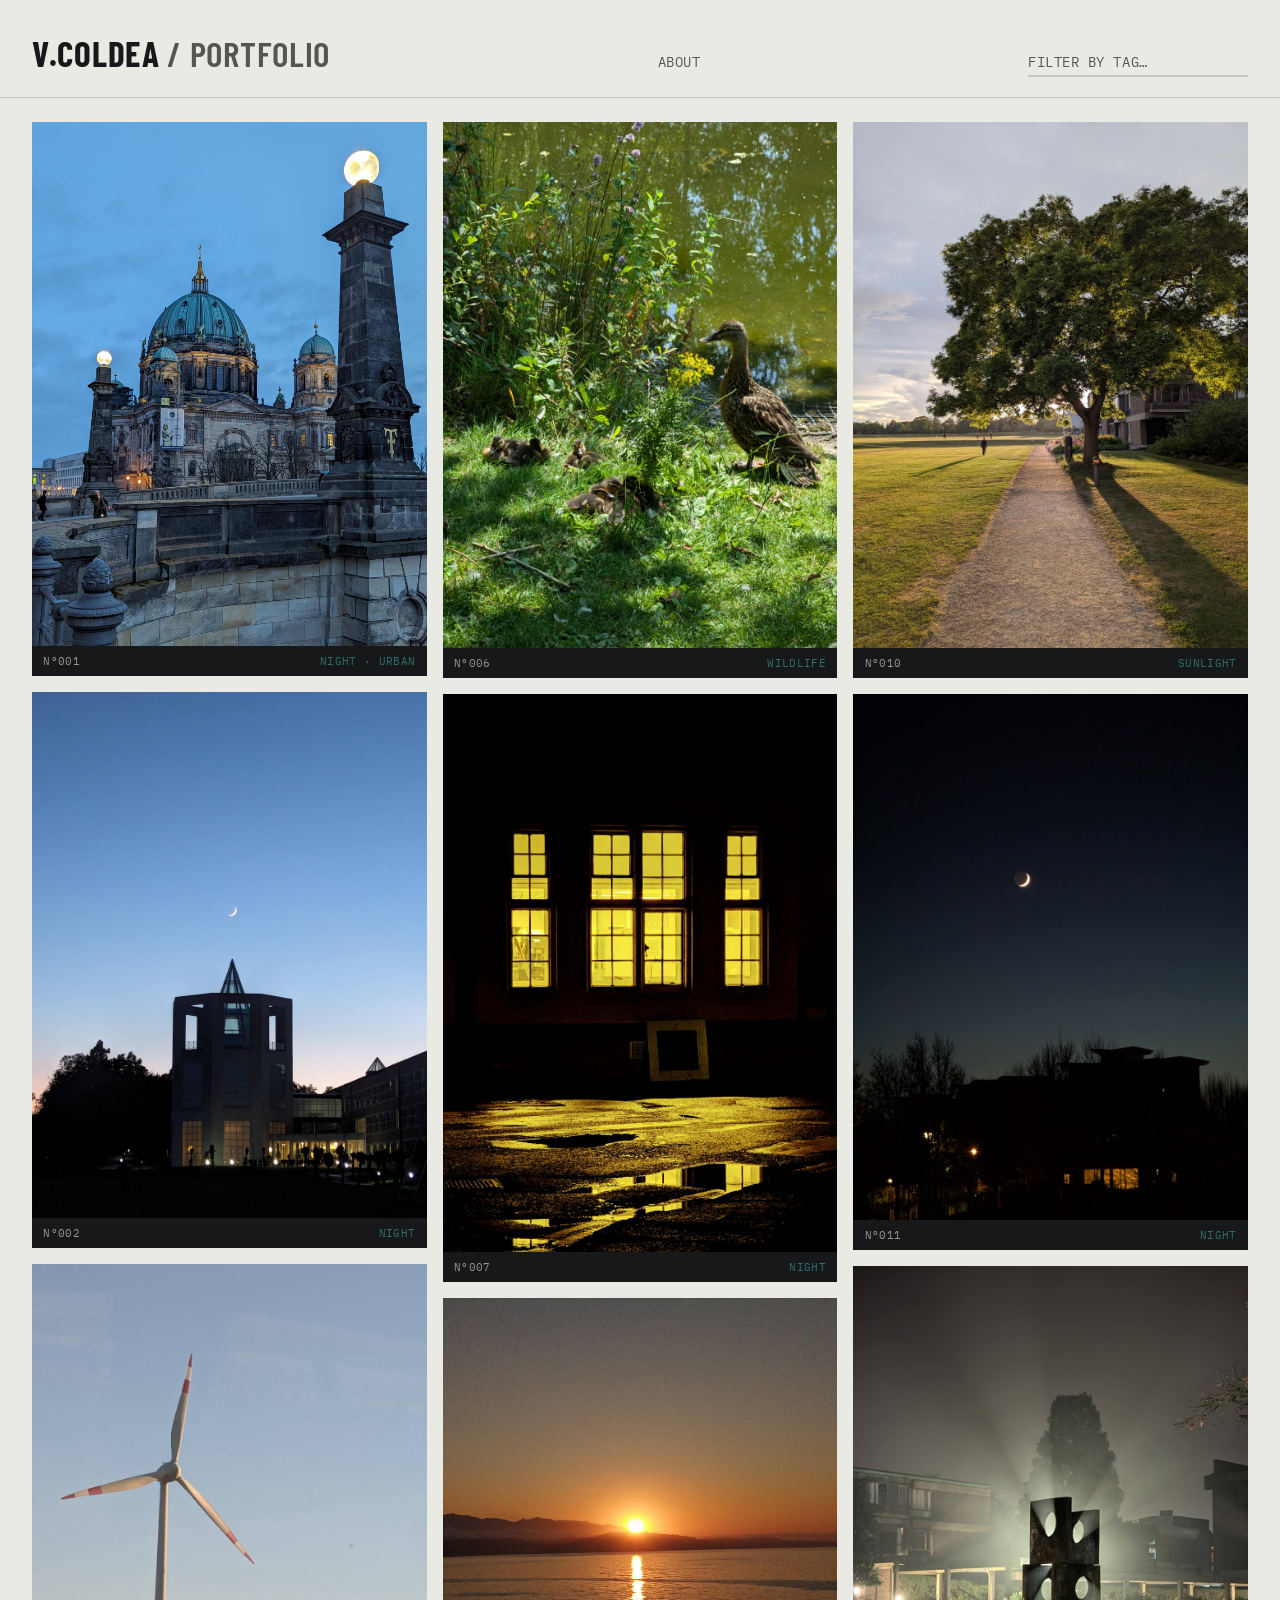
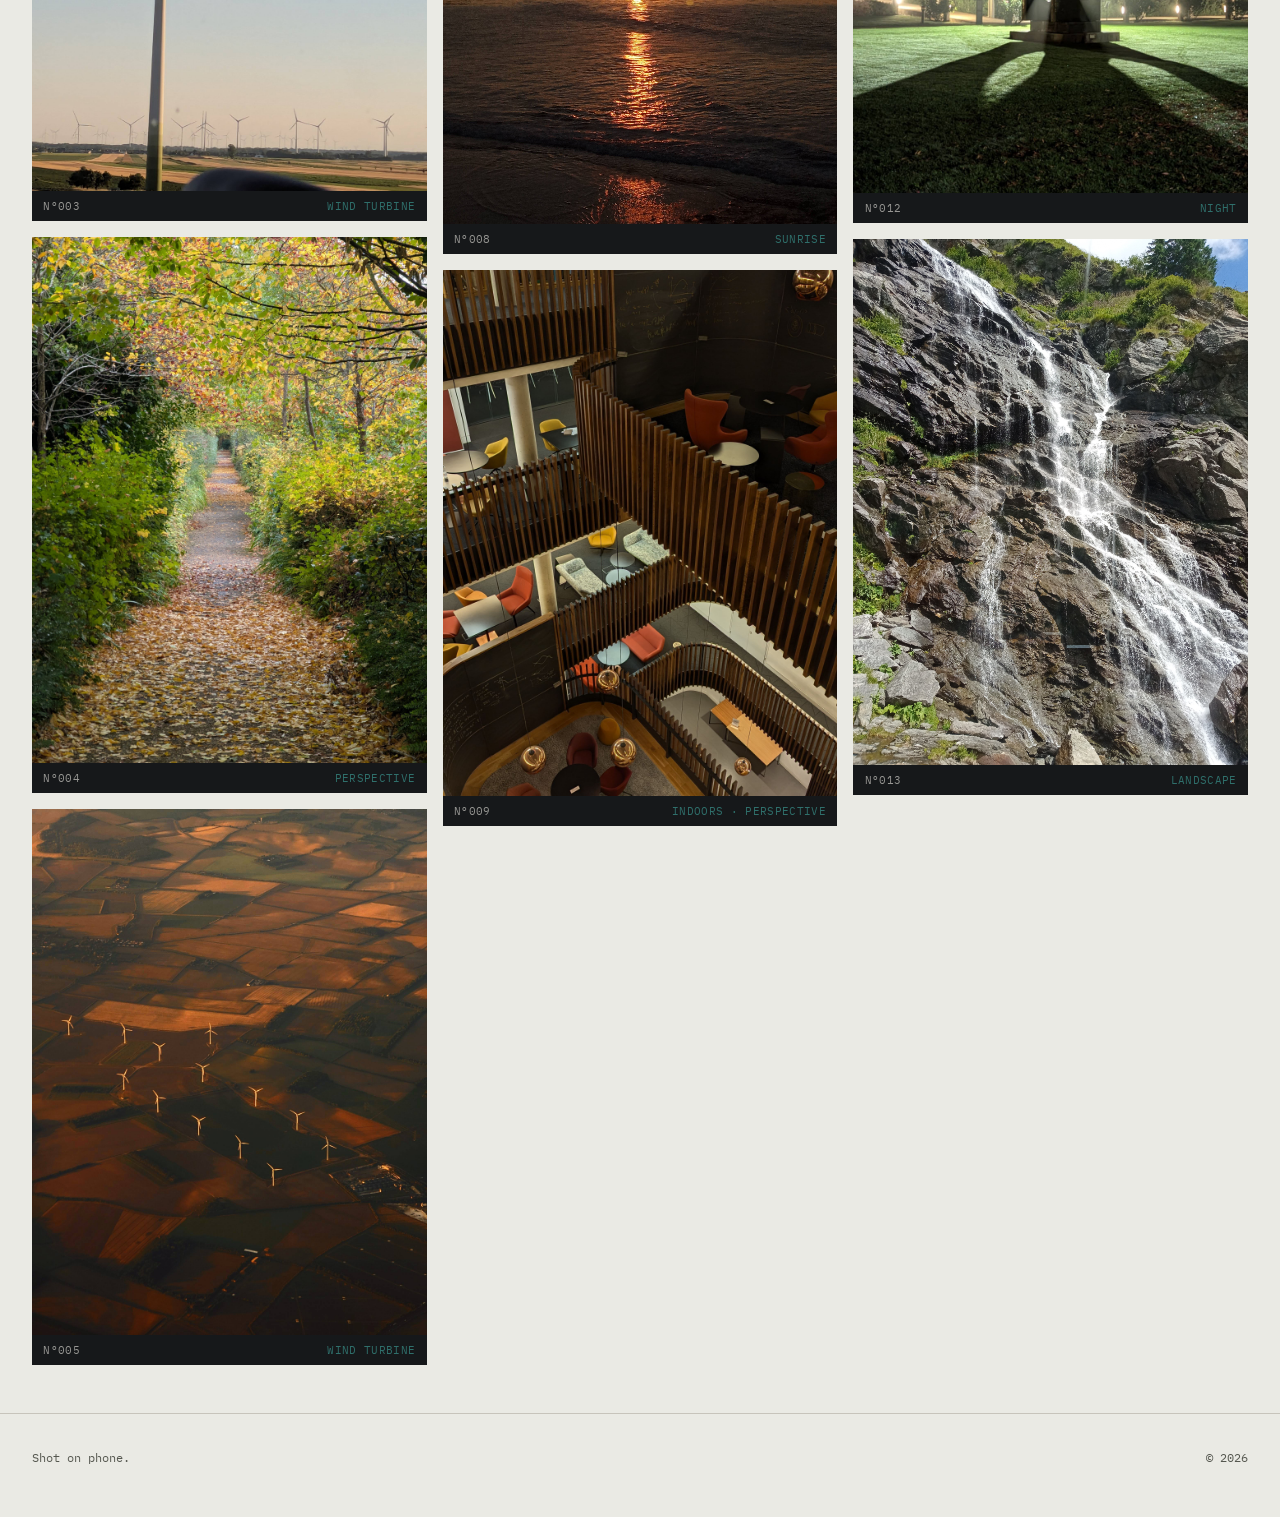
==== commit 31123e78: "New icon with ice camera, not sure how visible it will be. Fixed minor typo in title in the html." ====
--- a/index.html
+++ b/index.html
@@ -12,7 +12,7 @@
 <body>
 
 <header class="site-header">
-  <h1 class="site-title">V.COLDEA<span class="site-title-sub">&nbsp;/&nbsp;PORTFOLIIO</span></h1>
+  <h1 class="site-title">V.COLDEA<span class="site-title-sub">&nbsp;/&nbsp;PORTFOLIO</span></h1>
   <a class="nav-link" href="about.html">About</a>
   <div class="filter-search" id="filterSearch">
     <input type="text" id="filterInput" class="filter-input" placeholder="Filter by tag&hellip;" autocomplete="off" aria-label="Filter photos by tag">
